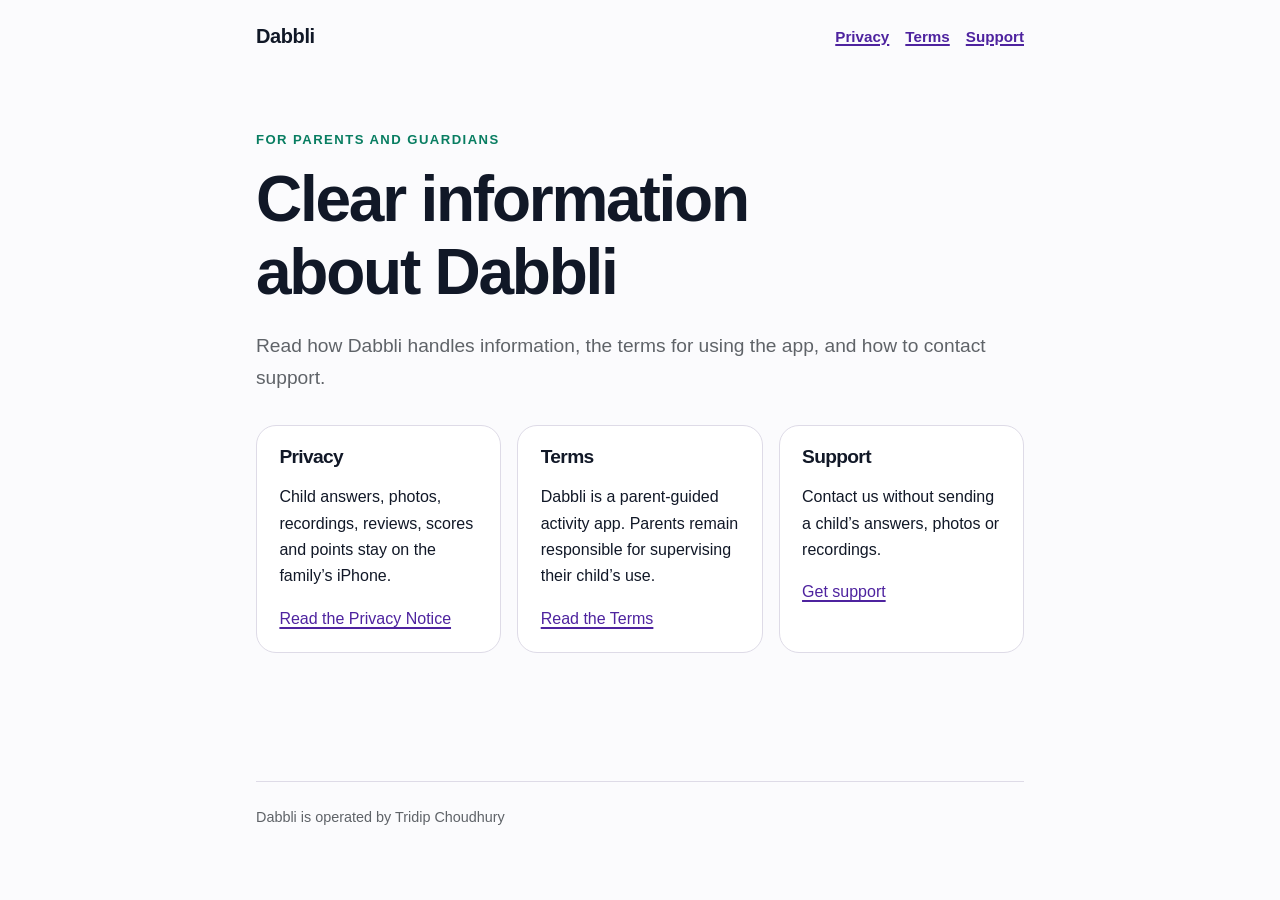
==== index.html @ 5469df52 "docs(legal): draft public legal and support pages" ====
<!doctype html>
<html lang="en">
  <head>
    <meta charset="utf-8" />
    <meta name="viewport" content="width=device-width, initial-scale=1" />
    <meta
      name="description"
      content="Privacy, terms, and support information for Dabbli."
    />
    <title>Dabbli — Privacy, terms and support</title>
    <link rel="stylesheet" href="styles.css" />
  </head>
  <body>
    <header>
      <a class="brand" href="index.html">Dabbli</a>
      <nav aria-label="Main navigation">
        <a href="privacy.html">Privacy</a>
        <a href="terms.html">Terms</a>
        <a href="support.html">Support</a>
      </nav>
    </header>
    <main>
      <p class="eyebrow">For parents and guardians</p>
      <h1>Clear information about Dabbli</h1>
      <p class="lede">
        Read how Dabbli handles information, the terms for using the app, and
        how to contact support.
      </p>
      <div class="summary-grid">
        <section class="summary-card">
          <h2>Privacy</h2>
          <p>
            Child answers, photos, recordings, reviews, scores and points stay
            on the family’s iPhone.
          </p>
          <a href="privacy.html">Read the Privacy Notice</a>
        </section>
        <section class="summary-card">
          <h2>Terms</h2>
          <p>
            Dabbli is a parent-guided activity app. Parents remain responsible
            for supervising their child’s use.
          </p>
          <a href="terms.html">Read the Terms</a>
        </section>
        <section class="summary-card">
          <h2>Support</h2>
          <p>
            Contact us without sending a child’s answers, photos or
            recordings.
          </p>
          <a href="support.html">Get support</a>
        </section>
      </div>
    </main>
    <footer>Dabbli is operated by Tridip Choudhury</footer>
  </body>
</html>
---- styles.css ----
:root {
  color-scheme: light;
  --ink: #111827;
  --muted: #5f6368;
  --line: #dedbe7;
  --surface: #ffffff;
  --soft: #f6f3ff;
  --brand: #6f35e8;
  --brand-dark: #4e239f;
  --parent: #087d61;
}

* {
  box-sizing: border-box;
}

html {
  font-size: 100%;
}

body {
  margin: 0;
  background: #fbfbfd;
  color: var(--ink);
  font-family:
    -apple-system, BlinkMacSystemFont, "Segoe UI", sans-serif;
  font-size: 1rem;
  line-height: 1.65;
}

a {
  color: var(--brand-dark);
  text-decoration-thickness: 0.1em;
  text-underline-offset: 0.16em;
}

a:hover {
  color: var(--brand);
}

a:focus-visible {
  border-radius: 0.2rem;
  outline: 0.2rem solid #f3b51b;
  outline-offset: 0.2rem;
}

header,
main,
footer {
  width: min(100% - 2rem, 48rem);
  margin-inline: auto;
}

header {
  display: flex;
  align-items: center;
  justify-content: space-between;
  gap: 1rem;
  padding-block: 1.25rem;
}

.brand {
  color: var(--ink);
  font-size: 1.25rem;
  font-weight: 800;
  letter-spacing: -0.02em;
  text-decoration: none;
}

nav {
  display: flex;
  flex-wrap: wrap;
  gap: 0.75rem 1rem;
}

nav a {
  font-size: 0.95rem;
  font-weight: 650;
}

main {
  min-height: calc(100vh - 12rem);
  padding-block: 3.5rem 5rem;
}

.eyebrow {
  margin: 0 0 0.75rem;
  color: var(--parent);
  font-size: 0.82rem;
  font-weight: 800;
  letter-spacing: 0.11em;
  text-transform: uppercase;
}

h1,
h2 {
  line-height: 1.15;
  letter-spacing: -0.035em;
}

h1 {
  max-width: 15ch;
  margin: 0 0 1.25rem;
  font-size: clamp(2.2rem, 7vw, 4rem);
}

h2 {
  margin: 2.75rem 0 0.75rem;
  font-size: clamp(1.35rem, 4vw, 1.75rem);
}

p,
li {
  max-width: 70ch;
}

.lede {
  margin-bottom: 2rem;
  color: var(--muted);
  font-size: 1.2rem;
}

.notice,
.summary-card {
  border: 1px solid var(--line);
  border-radius: 1.25rem;
  background: var(--surface);
  padding: 1.25rem 1.4rem;
}

.notice {
  border-left: 0.35rem solid var(--brand);
}

.summary-grid {
  display: grid;
  grid-template-columns: repeat(auto-fit, minmax(12rem, 1fr));
  gap: 1rem;
  margin-block: 2rem;
}

.summary-card h2 {
  margin-top: 0;
  font-size: 1.2rem;
}

.meta {
  color: var(--muted);
  font-size: 0.92rem;
}

footer {
  border-top: 1px solid var(--line);
  color: var(--muted);
  padding-block: 1.5rem 2.5rem;
  font-size: 0.9rem;
}

@media (max-width: 35rem) {
  header {
    align-items: flex-start;
    flex-direction: column;
  }

  main {
    padding-top: 2.5rem;
  }
}

@media (prefers-reduced-motion: reduce) {
  *,
  *::before,
  *::after {
    scroll-behavior: auto !important;
  }
}
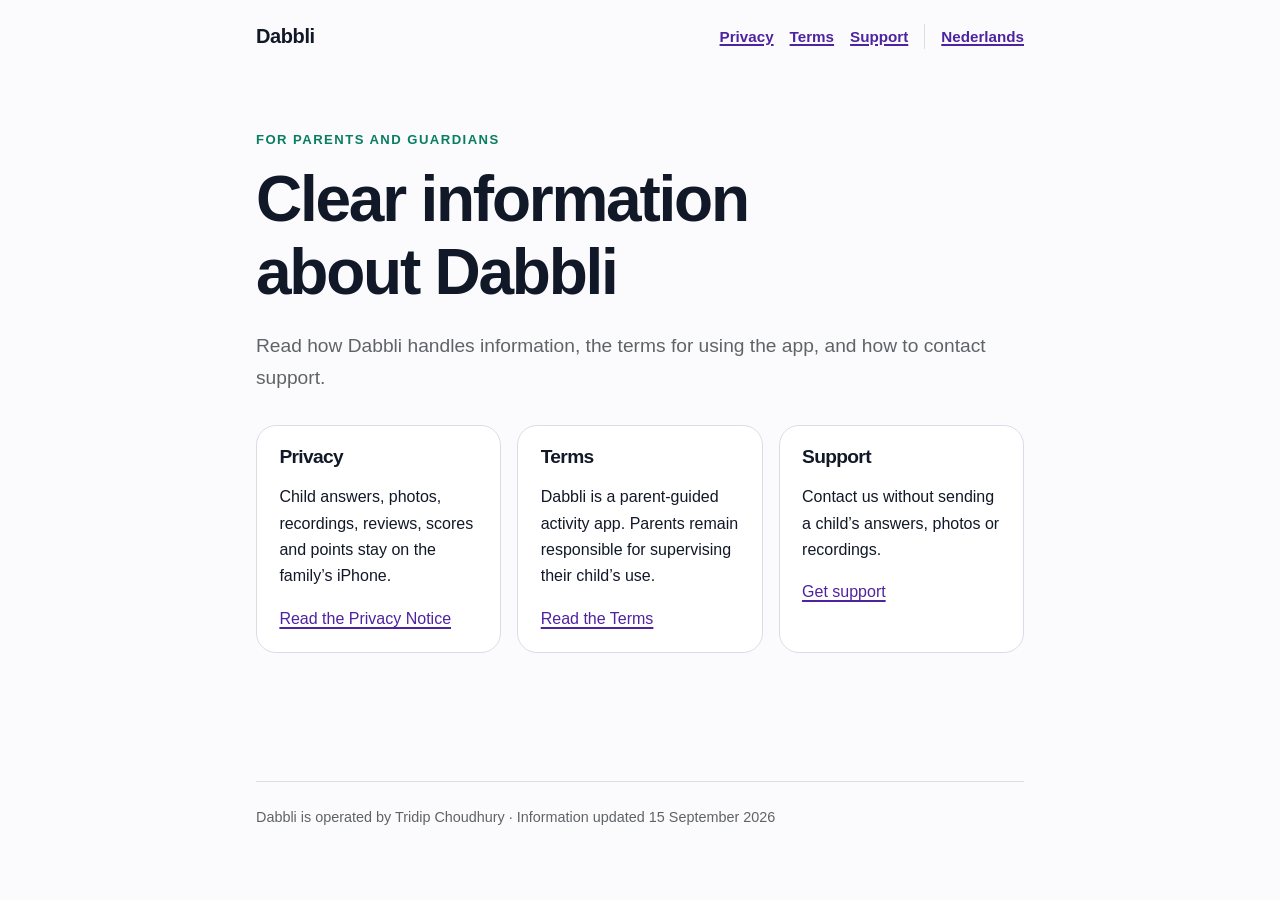
==== commit 109ae22c: "docs(legal): finalize public policy and support pages" ====
--- a/index.html
+++ b/index.html
@@ -17,6 +17,7 @@
         <a href="privacy.html">Privacy</a>
         <a href="terms.html">Terms</a>
         <a href="support.html">Support</a>
+        <a class="language" href="index-nl.html" lang="nl">Nederlands</a>
       </nav>
     </header>
     <main>
@@ -46,13 +47,15 @@
         <section class="summary-card">
           <h2>Support</h2>
           <p>
-            Contact us without sending a child’s answers, photos or
-            recordings.
+            Contact us without sending a child’s answers, photos or recordings.
           </p>
           <a href="support.html">Get support</a>
         </section>
       </div>
     </main>
-    <footer>Dabbli is operated by Tridip Choudhury</footer>
+    <footer>
+      Dabbli is operated by Tridip Choudhury · Information updated 15 September
+      2026
+    </footer>
   </body>
 </html>
--- a/styles.css
+++ b/styles.css
@@ -22,8 +22,7 @@
   margin: 0;
   background: #fbfbfd;
   color: var(--ink);
-  font-family:
-    -apple-system, BlinkMacSystemFont, "Segoe UI", sans-serif;
+  font-family: -apple-system, BlinkMacSystemFont, "Segoe UI", sans-serif;
   font-size: 1rem;
   line-height: 1.65;
 }
@@ -76,6 +75,11 @@
 nav a {
   font-size: 0.95rem;
   font-weight: 650;
+}
+
+nav .language {
+  border-left: 1px solid var(--line);
+  padding-left: 1rem;
 }
 
 main {
@@ -165,6 +169,11 @@
   main {
     padding-top: 2.5rem;
   }
+
+  nav .language {
+    border-left: 0;
+    padding-left: 0;
+  }
 }
 
 @media (prefers-reduced-motion: reduce) {
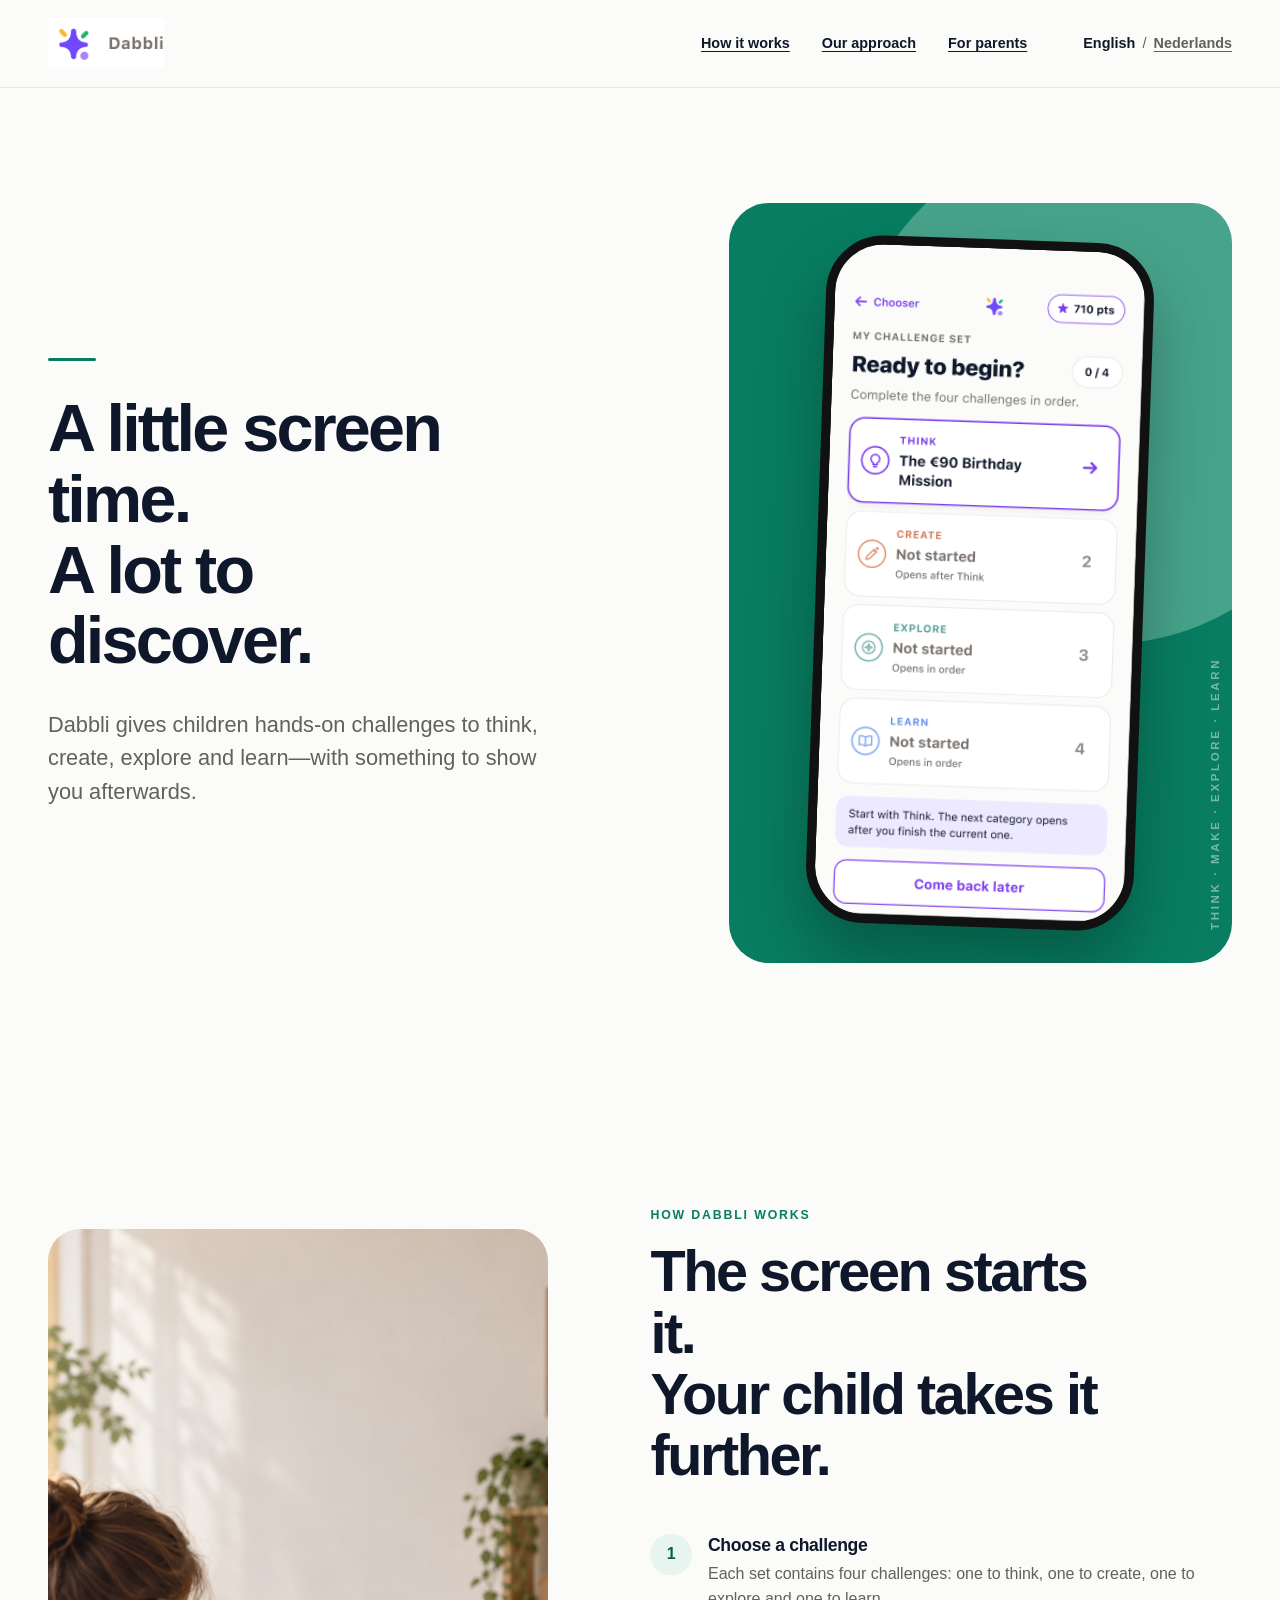
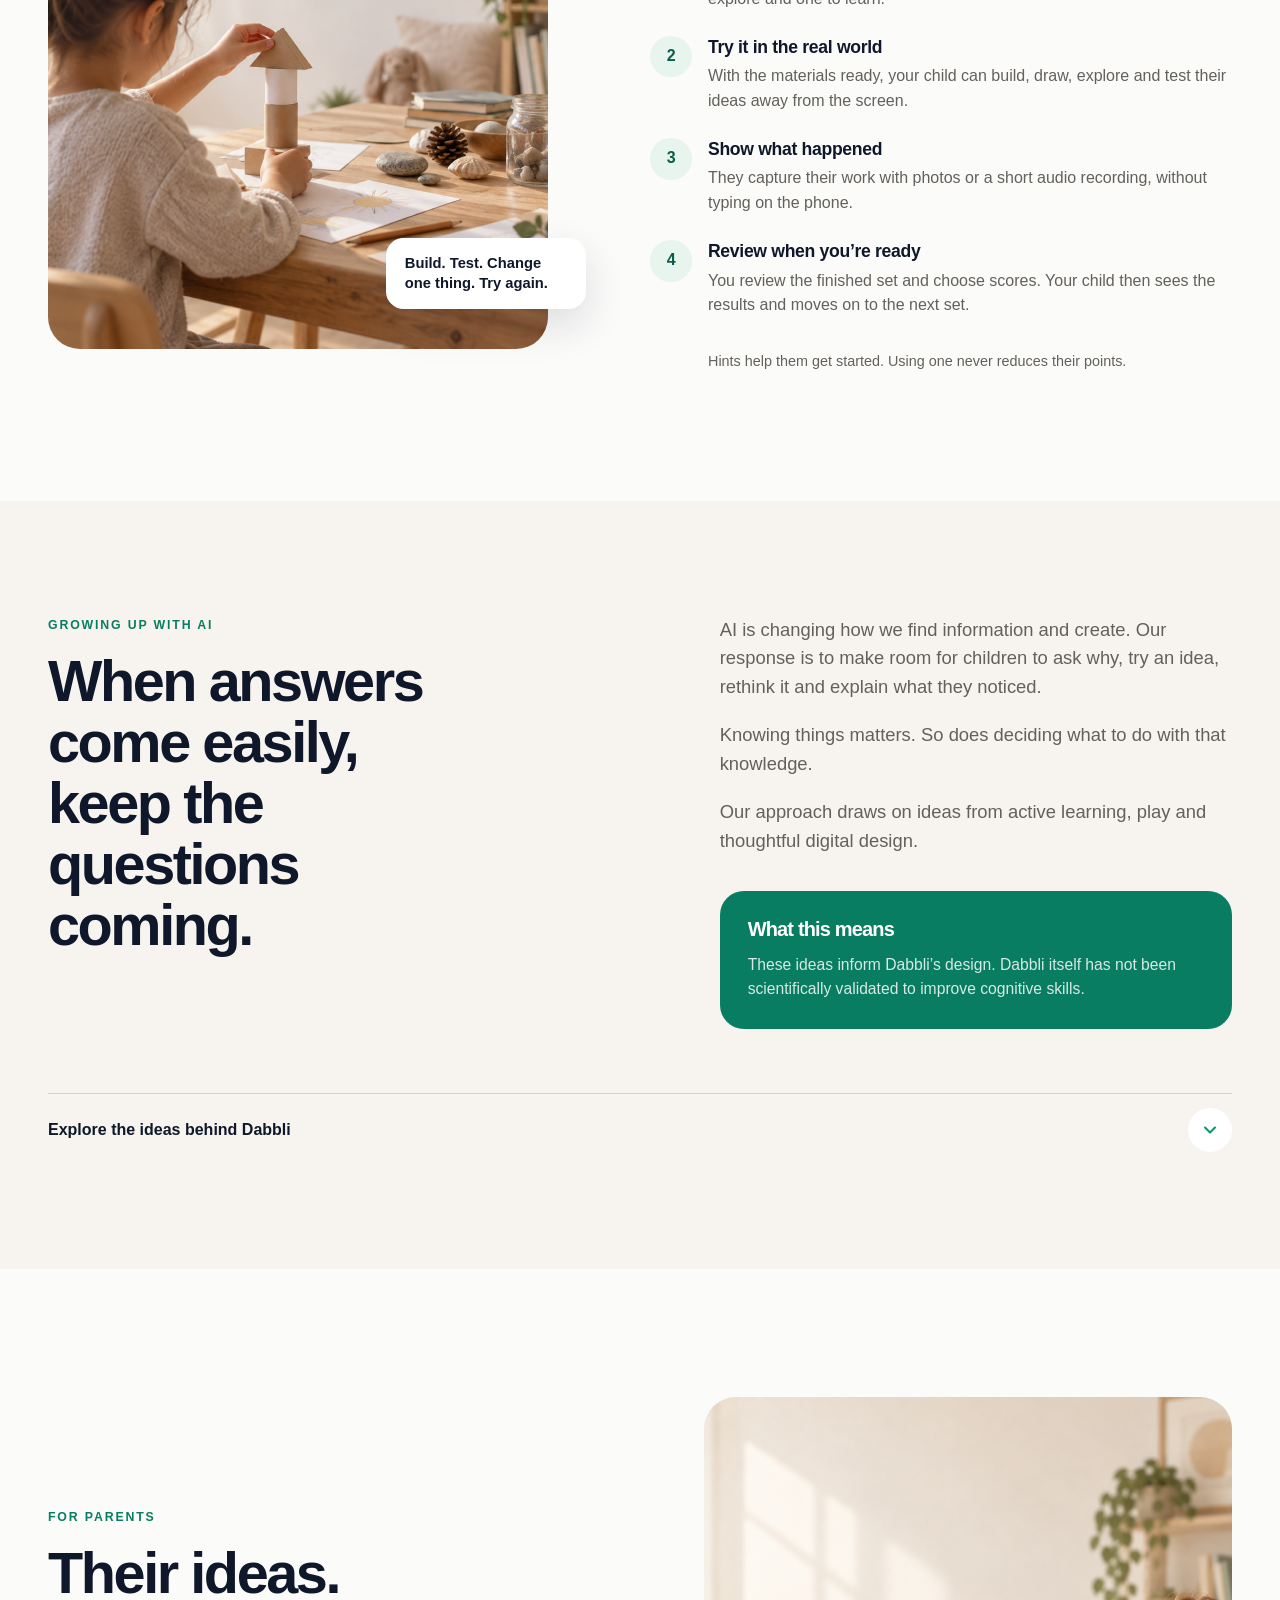
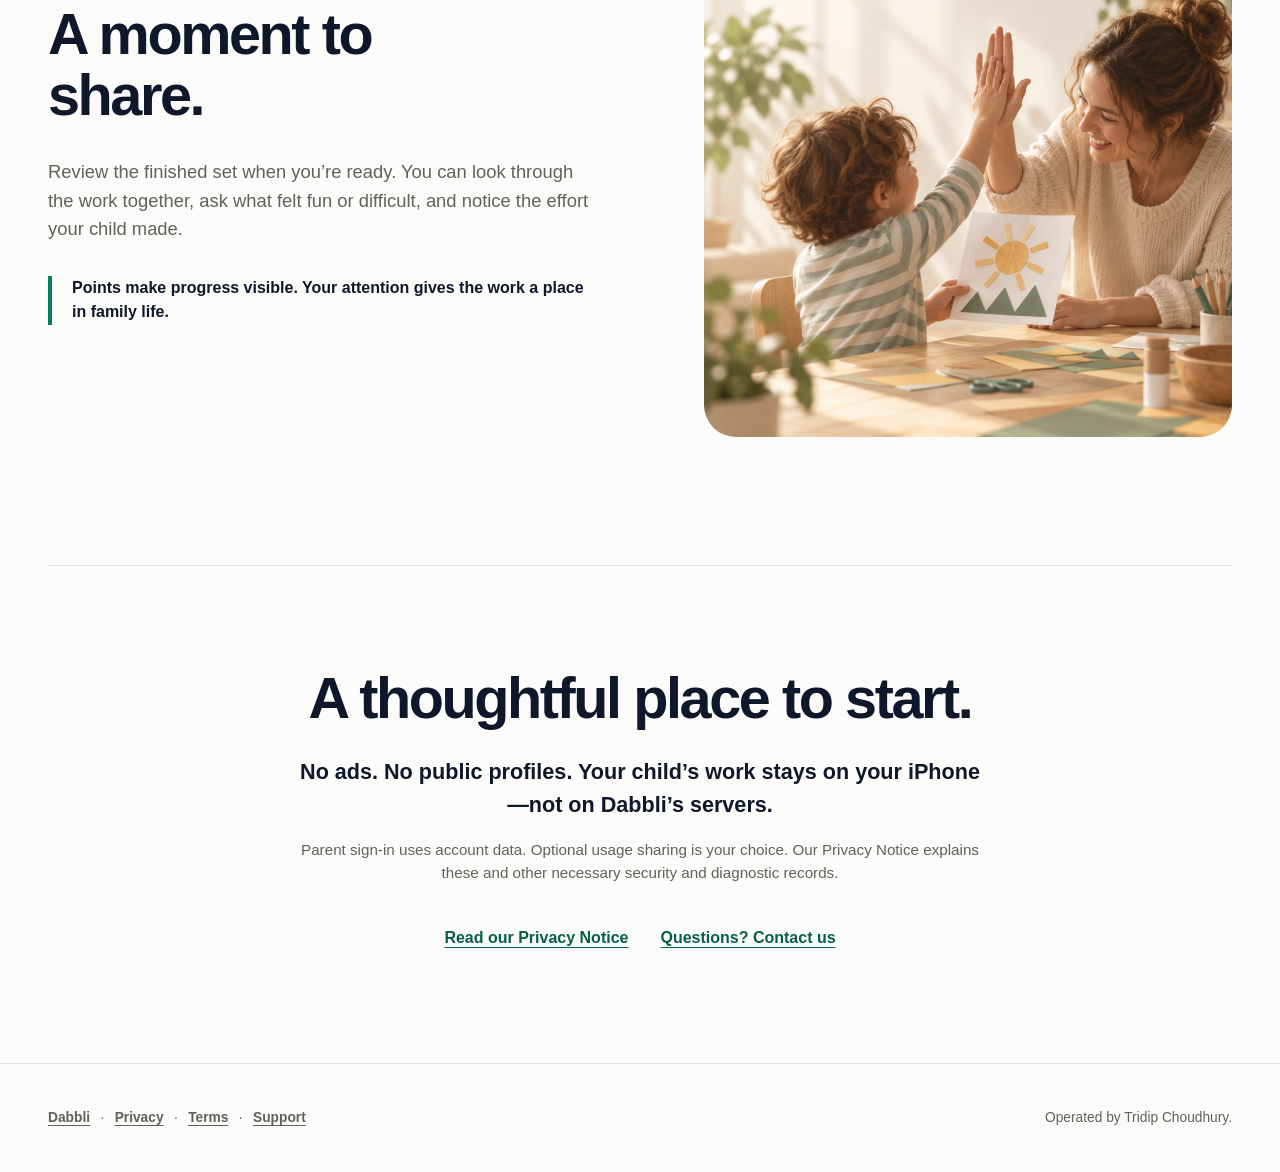
==== commit 58265213: "feat(site): add responsive Dabbli landing page" ====
--- a/index.html
+++ b/index.html
@@ -5,57 +5,275 @@
     <meta name="viewport" content="width=device-width, initial-scale=1" />
     <meta
       name="description"
-      content="Privacy, terms, and support information for Dabbli."
+      content="Dabbli gives children hands-on challenges to think, create, explore and learn—with something to show parents afterwards."
     />
-    <title>Dabbli — Privacy, terms and support</title>
+    <title>Dabbli — A little screen time. A lot to discover.</title>
+    <link rel="alternate" hreflang="en" href="index.html" />
+    <link rel="alternate" hreflang="nl" href="index-nl.html" />
     <link rel="stylesheet" href="styles.css" />
   </head>
-  <body>
-    <header>
-      <a class="brand" href="index.html">Dabbli</a>
-      <nav aria-label="Main navigation">
-        <a href="privacy.html">Privacy</a>
-        <a href="terms.html">Terms</a>
-        <a href="support.html">Support</a>
-        <a class="language" href="index-nl.html" lang="nl">Nederlands</a>
+  <body class="landing-page">
+    <a class="skip-link" href="#main-content">Skip to main content</a>
+
+    <header class="landing-header" id="top">
+      <a class="landing-wordmark" href="#top" aria-label="Dabbli, back to top">
+        <img
+          src="assets/landing/dabbli-wordmark.png"
+          width="127"
+          height="56"
+          alt="Dabbli"
+        />
+      </a>
+      <nav class="landing-nav" aria-label="Main navigation">
+        <div class="section-links">
+          <a href="#how-it-works">How it works</a>
+          <a href="#our-approach">Our approach</a>
+          <a href="#for-parents">For parents</a>
+        </div>
+        <div class="language-switch" aria-label="Language">
+          <strong aria-current="page">English</strong>
+          <span aria-hidden="true">/</span>
+          <a href="index-nl.html" lang="nl">Nederlands</a>
+        </div>
       </nav>
     </header>
-    <main>
-      <p class="eyebrow">For parents and guardians</p>
-      <h1>Clear information about Dabbli</h1>
-      <p class="lede">
-        Read how Dabbli handles information, the terms for using the app, and
-        how to contact support.
-      </p>
-      <div class="summary-grid">
-        <section class="summary-card">
-          <h2>Privacy</h2>
+
+    <main class="landing-main" id="main-content">
+      <section class="landing-section hero-section" aria-labelledby="hero-title">
+        <div class="hero-copy">
+          <span class="accent-line" aria-hidden="true"></span>
+          <h1 id="hero-title">A little screen time.<br />A lot to discover.</h1>
           <p>
-            Child answers, photos, recordings, reviews, scores and points stay
-            on the family’s iPhone.
-          </p>
-          <a href="privacy.html">Read the Privacy Notice</a>
-        </section>
-        <section class="summary-card">
-          <h2>Terms</h2>
-          <p>
-            Dabbli is a parent-guided activity app. Parents remain responsible
-            for supervising their child’s use.
-          </p>
-          <a href="terms.html">Read the Terms</a>
-        </section>
-        <section class="summary-card">
-          <h2>Support</h2>
-          <p>
-            Contact us without sending a child’s answers, photos or recordings.
-          </p>
-          <a href="support.html">Get support</a>
-        </section>
-      </div>
+            Dabbli gives children hands-on challenges to think, create, explore
+            and learn—with something to show you afterwards.
+          </p>
+        </div>
+        <figure class="product-visual">
+          <div class="phone-shell">
+            <img
+              src="assets/landing/kid-set-overview.png"
+              width="289"
+              height="625"
+              alt="Dabbli’s challenge set screen with activities to think, create, explore and learn."
+              fetchpriority="high"
+            />
+          </div>
+        </figure>
+      </section>
+
+      <section
+        class="landing-section how-section"
+        id="how-it-works"
+        aria-labelledby="how-title"
+      >
+        <figure class="activity-visual">
+          <img
+            src="assets/landing/child-making.png"
+            width="500"
+            height="720"
+            alt="Illustration of a child building at a table with paper and simple materials."
+            loading="lazy"
+          />
+          <figcaption>Build. Test. Change one thing. Try again.</figcaption>
+        </figure>
+        <div class="how-copy">
+          <p class="landing-eyebrow">How Dabbli works</p>
+          <h2 id="how-title">The screen starts it.<br />Your child takes it further.</h2>
+          <ol class="steps-list">
+            <li>
+              <div>
+                <h3>Choose a challenge</h3>
+                <p>
+                  Each set contains four challenges: one to think, one to
+                  create, one to explore and one to learn.
+                </p>
+              </div>
+            </li>
+            <li>
+              <div>
+                <h3>Try it in the real world</h3>
+                <p>
+                  With the materials ready, your child can build, draw,
+                  explore and test their ideas away from the screen.
+                </p>
+              </div>
+            </li>
+            <li>
+              <div>
+                <h3>Show what happened</h3>
+                <p>
+                  They capture their work with photos or a short audio
+                  recording, without typing on the phone.
+                </p>
+              </div>
+            </li>
+            <li>
+              <div>
+                <h3>Review when you’re ready</h3>
+                <p>
+                  You review the finished set and choose scores. Your child
+                  then sees the results and moves on to the next set.
+                </p>
+              </div>
+            </li>
+          </ol>
+          <p class="hint-note">
+            Hints help them get started. Using one never reduces their points.
+          </p>
+        </div>
+      </section>
+
+      <section
+        class="landing-section approach-section"
+        id="our-approach"
+        aria-labelledby="approach-title"
+      >
+        <div class="approach-grid">
+          <div>
+            <p class="landing-eyebrow">Growing up with AI</p>
+            <h2 id="approach-title">
+              When answers come easily,<br />keep the questions coming.
+            </h2>
+          </div>
+          <div class="approach-copy">
+            <p class="approach-lede">
+              AI is changing how we find information and create. Our response
+              is to make room for children to ask why, try an idea, rethink it
+              and explain what they noticed.
+            </p>
+            <p class="supporting-line">
+              Knowing things matters. So does deciding what to do with that
+              knowledge.
+            </p>
+            <p class="research-context">
+              Our approach draws on ideas from active learning, play and
+              thoughtful digital design.
+            </p>
+            <aside class="evidence-boundary">
+              <h3>What this means</h3>
+              <p>
+                These ideas inform Dabbli’s design. Dabbli itself has not been
+                scientifically validated to improve cognitive skills.
+              </p>
+            </aside>
+          </div>
+        </div>
+
+        <details class="research-disclosure">
+          <summary>
+            <span>Explore the ideas behind Dabbli</span>
+            <span class="disclosure-icon" aria-hidden="true">
+              <img src="assets/landing/chevron-down.svg" width="18" height="18" alt="" />
+            </span>
+          </summary>
+          <div class="research-sources">
+            <article>
+              <h3>Active learning</h3>
+              <p>
+                Learning research describes experiences that engage children’s
+                thinking, connect with their lives and support interaction
+                around a learning goal.
+              </p>
+              <a
+                href="https://www.psychologicalscience.org/journals/pspi/1529100615569721/"
+                rel="noopener noreferrer"
+                target="_blank"
+                >Read the learning framework <span aria-hidden="true">↗</span></a
+              >
+            </article>
+            <article>
+              <h3>Play and planning</h3>
+              <p>
+                Harvard’s activity guide describes age-appropriate games and
+                activities for practising skills such as attention, working
+                memory and self-control.
+              </p>
+              <a
+                href="https://developingchild.harvard.edu/resources/handouts-tools/activities-guide-enhancing-and-practicing-executive-function-skills/"
+                rel="noopener noreferrer"
+                target="_blank"
+                >Explore the activity guide <span aria-hidden="true">↗</span></a
+              >
+            </article>
+            <article>
+              <h3>Thoughtful digital experiences</h3>
+              <p>
+                The American Academy of Pediatrics considers media design,
+                content, family context and what digital use may displace—not
+                just screen minutes.
+              </p>
+              <a
+                href="https://publications.aap.org/pediatrics/article/157/2/e2025075320/206129/Digital-Ecosystems-Children-and-Adolescents-Policy"
+                rel="noopener noreferrer"
+                target="_blank"
+                >Read the guidance <span aria-hidden="true">↗</span></a
+              >
+            </article>
+            <p class="source-note">
+              These resources are not studies of Dabbli and do not imply
+              endorsement.
+            </p>
+          </div>
+        </details>
+      </section>
+
+      <section
+        class="landing-section parents-section"
+        id="for-parents"
+        aria-labelledby="parents-title"
+      >
+        <div class="parents-copy">
+          <p class="landing-eyebrow">For parents</p>
+          <h2 id="parents-title">Their ideas.<br />A moment to share.</h2>
+          <p class="parents-lede">
+            Review the finished set when you’re ready. You can look through the
+            work together, ask what felt fun or difficult, and notice the
+            effort your child made.
+          </p>
+          <p class="parent-note">
+            Points make progress visible. Your attention gives the work a
+            place in family life.
+          </p>
+        </div>
+        <img
+          class="parents-image"
+          src="assets/landing/parent-child.png"
+          width="528"
+          height="640"
+          alt="Illustration of a parent and child looking at the child’s work together."
+          loading="lazy"
+        />
+      </section>
+
+      <section class="landing-section trust-section" aria-labelledby="trust-title">
+        <h2 id="trust-title">A thoughtful place to start.</h2>
+        <p class="trust-lede">
+          No ads. No public profiles. Your child’s work stays on your
+          iPhone—not on Dabbli’s servers.
+        </p>
+        <p class="privacy-clarification">
+          Parent sign-in uses account data. Optional usage sharing is your
+          choice. Our Privacy Notice explains these and other necessary
+          security and diagnostic records.
+        </p>
+        <div class="trust-links">
+          <a href="privacy.html">Read our Privacy Notice</a>
+          <a href="support.html">Questions? Contact us</a>
+        </div>
+      </section>
     </main>
-    <footer>
-      Dabbli is operated by Tridip Choudhury · Information updated 15 September
-      2026
+
+    <footer class="landing-footer">
+      <nav aria-label="Legal and support">
+        <a href="#top">Dabbli</a>
+        <span aria-hidden="true">·</span>
+        <a href="privacy.html">Privacy</a>
+        <span aria-hidden="true">·</span>
+        <a href="terms.html">Terms</a>
+        <span aria-hidden="true">·</span>
+        <a href="support.html">Support</a>
+      </nav>
+      <p>Operated by Tridip Choudhury.</p>
     </footer>
   </body>
 </html>
--- a/styles.css
+++ b/styles.css
@@ -183,3 +183,971 @@
     scroll-behavior: auto !important;
   }
 }
+
+/* Dabbli landing page ------------------------------------------------------ */
+
+html {
+  scroll-behavior: smooth;
+}
+
+.landing-page {
+  --landing-ink: #0f172a;
+  --landing-muted: #64605b;
+  --landing-line: #e7e5e4;
+  --landing-warm: #f7f4ef;
+  --landing-green: #087d61;
+  --landing-green-dark: #075f4b;
+  --landing-green-soft: #e8f4ee;
+  margin: 0;
+  overflow-x: hidden;
+  background: #fbfbfa;
+  color: var(--landing-ink);
+  font-family: Inter, ui-sans-serif, -apple-system, BlinkMacSystemFont,
+    "Segoe UI", sans-serif;
+  font-size: 1rem;
+  line-height: 1.55;
+}
+
+.landing-page img {
+  display: block;
+  max-width: 100%;
+}
+
+.landing-page a {
+  color: inherit;
+  text-decoration-color: currentColor;
+  text-decoration-thickness: 0.08em;
+  text-underline-offset: 0.22em;
+}
+
+.landing-page a:hover {
+  color: var(--landing-green);
+}
+
+.skip-link {
+  position: fixed;
+  z-index: 100;
+  top: 0.75rem;
+  left: 0.75rem;
+  translate: 0 -200%;
+  border-radius: 999px;
+  background: var(--landing-ink);
+  color: white !important;
+  padding: 0.7rem 1rem;
+  font-weight: 750;
+  text-decoration: none;
+}
+
+.skip-link:focus {
+  translate: 0;
+}
+
+.landing-page .landing-header,
+.landing-page .landing-main,
+.landing-page .landing-footer {
+  width: 100%;
+  max-width: none;
+  margin: 0;
+}
+
+.landing-page .landing-header {
+  min-height: 5.5rem;
+  border-bottom: 1px solid var(--landing-line);
+  background: rgb(251 251 250 / 94%);
+  display: flex;
+  align-items: center;
+  justify-content: space-between;
+  gap: 2rem;
+  padding: 1rem max(2rem, calc((100vw - 74rem) / 2));
+}
+
+.landing-wordmark {
+  display: inline-flex;
+  flex: 0 0 auto;
+  align-items: center;
+  min-height: 2.75rem;
+  text-decoration: none;
+}
+
+.landing-wordmark img {
+  width: 7.25rem;
+  height: auto;
+}
+
+.landing-page .landing-nav {
+  display: flex;
+  align-items: center;
+  justify-content: flex-end;
+  gap: 3.5rem;
+}
+
+.section-links,
+.language-switch {
+  display: flex;
+  align-items: center;
+}
+
+.section-links {
+  gap: 2rem;
+}
+
+.language-switch {
+  min-height: 2.75rem;
+  gap: 0.45rem;
+  color: var(--landing-muted);
+  font-size: 0.9rem;
+}
+
+.landing-nav a,
+.language-switch strong {
+  font-size: 0.9rem;
+  font-weight: 700;
+}
+
+.language-switch strong {
+  color: var(--landing-ink);
+}
+
+.landing-page .landing-main {
+  min-height: 0;
+  padding: 0;
+}
+
+.landing-section {
+  scroll-margin-top: 2rem;
+}
+
+.hero-section,
+.how-section,
+.approach-inner,
+.parents-section {
+  width: min(calc(100% - 4rem), 74rem);
+  margin-inline: auto;
+}
+
+.hero-section {
+  min-height: 50rem;
+  display: grid;
+  grid-template-columns: minmax(0, 1.08fr) minmax(25rem, 0.92fr);
+  align-items: center;
+  gap: clamp(3rem, 7vw, 7.5rem);
+  padding-block: clamp(5rem, 9vw, 8.5rem);
+}
+
+.hero-copy {
+  align-self: center;
+}
+
+.accent-line {
+  display: block;
+  width: 3rem;
+  height: 0.24rem;
+  margin-bottom: 2rem;
+  border-radius: 999px;
+  background: var(--landing-green);
+}
+
+.landing-page h1,
+.landing-page h2,
+.landing-page h3,
+.landing-page p {
+  max-width: none;
+}
+
+.landing-page h1,
+.landing-page h2,
+.landing-page h3 {
+  color: var(--landing-ink);
+  letter-spacing: -0.042em;
+  line-height: 1.06;
+}
+
+.landing-page h1 {
+  max-width: 13ch;
+  margin: 0;
+  font-size: clamp(3.4rem, 5.2vw, 5rem);
+  font-weight: 780;
+}
+
+.hero-copy > p {
+  max-width: 31rem;
+  margin: 2rem 0 0;
+  color: var(--landing-muted);
+  font-size: clamp(1.15rem, 1.7vw, 1.4rem);
+  line-height: 1.55;
+}
+
+.product-visual {
+  position: relative;
+  min-height: 47.5rem;
+  margin: 0;
+  border-radius: 2.5rem;
+  background: var(--landing-green);
+  display: grid;
+  place-items: center;
+  overflow: hidden;
+  isolation: isolate;
+}
+
+.product-visual::before {
+  content: "";
+  position: absolute;
+  z-index: -1;
+  width: 32rem;
+  height: 32rem;
+  border-radius: 50%;
+  background: #bce9d7;
+  opacity: 0.35;
+  translate: 24% -38%;
+}
+
+.product-visual::after {
+  content: "THINK  ·  MAKE  ·  EXPLORE  ·  LEARN";
+  position: absolute;
+  right: -7.5rem;
+  bottom: 10rem;
+  color: rgb(255 255 255 / 45%);
+  font-size: 0.72rem;
+  font-weight: 800;
+  letter-spacing: 0.23em;
+  rotate: -90deg;
+}
+
+.phone-shell {
+  width: min(67%, 20.5rem);
+  border: 0.58rem solid #111;
+  border-radius: 3.6rem;
+  background: #111;
+  box-shadow: 0 2.2rem 4rem rgb(0 0 0 / 28%);
+  overflow: hidden;
+  rotate: 2deg;
+}
+
+.phone-shell img {
+  width: 100%;
+  height: auto;
+  border-radius: 2.9rem;
+}
+
+.how-section {
+  display: grid;
+  grid-template-columns: minmax(20rem, 31.25rem) minmax(0, 1fr);
+  align-items: center;
+  gap: clamp(4rem, 8vw, 8.5rem);
+  padding-block: clamp(6rem, 10vw, 10rem);
+}
+
+.activity-visual {
+  position: relative;
+  margin: 0;
+}
+
+.activity-visual img,
+.parents-image {
+  width: 100%;
+  border-radius: 2rem;
+  object-fit: cover;
+}
+
+.activity-visual img {
+  aspect-ratio: 25 / 36;
+}
+
+.activity-visual figcaption {
+  position: absolute;
+  right: -2.4rem;
+  bottom: 2.5rem;
+  max-width: 12.5rem;
+  border-radius: 1.1rem;
+  background: white;
+  box-shadow: 0 1rem 2.5rem rgb(15 23 42 / 13%);
+  padding: 1rem 1.15rem;
+  color: var(--landing-ink);
+  font-size: 0.92rem;
+  font-weight: 750;
+  line-height: 1.35;
+}
+
+.landing-eyebrow {
+  margin: 0 0 1rem;
+  color: var(--landing-green);
+  font-size: 0.77rem;
+  font-weight: 800;
+  letter-spacing: 0.15em;
+  text-transform: uppercase;
+}
+
+.landing-page h2 {
+  max-width: 14ch;
+  margin: 0;
+  font-size: clamp(2.6rem, 4.5vw, 4.25rem);
+  font-weight: 760;
+}
+
+.steps-list {
+  display: grid;
+  gap: 1.5rem;
+  margin: 3rem 0 0;
+  padding: 0;
+  list-style: none;
+}
+
+.steps-list li {
+  display: grid;
+  grid-template-columns: 2.6rem minmax(0, 1fr);
+  gap: 1rem;
+  align-items: start;
+}
+
+.step-number {
+  width: 2.6rem;
+  height: 2.6rem;
+  border-radius: 50%;
+  background: var(--landing-green-soft);
+  color: var(--landing-green-dark);
+  display: grid;
+  place-items: center;
+  font-weight: 800;
+}
+
+.steps-list h3 {
+  margin: 0 0 0.3rem;
+  font-size: 1.1rem;
+  letter-spacing: -0.018em;
+  line-height: 1.35;
+}
+
+.steps-list p {
+  margin: 0;
+  color: var(--landing-muted);
+  line-height: 1.55;
+}
+
+.approach-section {
+  background: var(--landing-warm);
+}
+
+.approach-inner {
+  display: grid;
+  grid-template-columns: minmax(0, 1fr) minmax(24rem, 0.9fr);
+  gap: clamp(4rem, 8vw, 8rem);
+  padding-block: clamp(6rem, 9vw, 9rem) 4.5rem;
+}
+
+.approach-copy > p:not(.landing-eyebrow) {
+  max-width: 34rem;
+  margin: 1.8rem 0 0;
+  color: var(--landing-muted);
+  font-size: 1.15rem;
+}
+
+.evidence-card {
+  align-self: center;
+  border-radius: 2rem;
+  background: var(--landing-green);
+  color: white;
+  padding: clamp(2rem, 5vw, 3.5rem);
+}
+
+.evidence-card h3 {
+  margin: 0 0 1.25rem;
+  color: white;
+  font-size: clamp(1.75rem, 3vw, 2.4rem);
+}
+
+.evidence-card p {
+  margin: 0;
+  color: rgb(255 255 255 / 83%);
+  font-size: 1.05rem;
+}
+
+.evidence-card p + p {
+  margin-top: 1rem;
+}
+
+.research-disclosure {
+  width: min(calc(100% - 4rem), 74rem);
+  margin: 0 auto;
+  border-top: 1px solid #d6d1c9;
+  padding-bottom: clamp(5rem, 8vw, 7rem);
+}
+
+.research-disclosure summary {
+  min-height: 4.5rem;
+  display: flex;
+  align-items: center;
+  justify-content: space-between;
+  gap: 1rem;
+  cursor: pointer;
+  color: var(--landing-ink);
+  font-weight: 750;
+  list-style: none;
+}
+
+.research-disclosure summary::-webkit-details-marker {
+  display: none;
+}
+
+.research-disclosure summary::after {
+  content: "";
+  width: 1.25rem;
+  height: 1.25rem;
+  flex: 0 0 auto;
+  background: url("assets/landing/chevron-down.svg") center / contain no-repeat;
+  transition: rotate 180ms ease;
+}
+
+.research-disclosure[open] summary::after {
+  rotate: 180deg;
+}
+
+.research-grid {
+  display: grid;
+  grid-template-columns: repeat(3, minmax(0, 1fr));
+  gap: 1.25rem;
+  padding-top: 1rem;
+}
+
+.research-card {
+  border: 1px solid #ddd8cf;
+  border-radius: 1.25rem;
+  background: rgb(255 255 255 / 72%);
+  padding: 1.4rem;
+}
+
+.research-card h3 {
+  min-height: 3.3rem;
+  margin: 0;
+  font-size: 1.06rem;
+  line-height: 1.35;
+}
+
+.research-card p {
+  margin: 0.8rem 0 1.25rem;
+  color: var(--landing-muted);
+  font-size: 0.93rem;
+}
+
+.research-card a,
+.trust-links a {
+  color: var(--landing-green-dark);
+  font-weight: 750;
+}
+
+.source-note {
+  grid-column: 1 / -1;
+  margin: 0.5rem 0 0;
+  color: var(--landing-muted);
+  font-size: 0.84rem;
+}
+
+.parents-section {
+  display: grid;
+  grid-template-columns: minmax(0, 1fr) minmax(22rem, 33rem);
+  align-items: center;
+  gap: clamp(4rem, 8vw, 8rem);
+  padding-block: clamp(6rem, 10vw, 10rem);
+}
+
+.parents-lede {
+  max-width: 35rem;
+  margin: 2rem 0 0;
+  color: var(--landing-muted);
+  font-size: 1.15rem;
+}
+
+.parent-note {
+  max-width: 33rem;
+  margin: 2rem 0 0;
+  border-left: 0.25rem solid var(--landing-green);
+  padding-left: 1.25rem;
+  color: var(--landing-ink);
+  font-weight: 700;
+}
+
+.parents-image {
+  aspect-ratio: 33 / 40;
+}
+
+.trust-section {
+  width: min(calc(100% - 4rem), 74rem);
+  margin-inline: auto;
+  border-top: 1px solid var(--landing-line);
+  padding-block: clamp(5rem, 8vw, 7.5rem);
+  text-align: center;
+}
+
+.trust-section h2 {
+  max-width: none;
+}
+
+.trust-lede {
+  max-width: 43rem !important;
+  margin: 1.6rem auto 0;
+  color: var(--landing-ink);
+  font-size: clamp(1.12rem, 1.8vw, 1.35rem);
+  font-weight: 680;
+}
+
+.privacy-clarification {
+  max-width: 43rem !important;
+  margin: 1rem auto 0;
+  color: var(--landing-muted);
+  font-size: 0.95rem;
+}
+
+.trust-links {
+  display: flex;
+  flex-wrap: wrap;
+  justify-content: center;
+  gap: 1rem 2rem;
+  margin-top: 2rem;
+}
+
+.trust-links a {
+  min-height: 2.75rem;
+  display: inline-flex;
+  align-items: center;
+}
+
+.landing-page .landing-footer {
+  border-top: 1px solid var(--landing-line);
+  display: flex;
+  align-items: center;
+  justify-content: space-between;
+  gap: 2rem;
+  padding: 2rem max(2rem, calc((100vw - 74rem) / 2));
+  color: var(--landing-muted);
+  font-size: 0.86rem;
+}
+
+.landing-footer nav {
+  display: flex;
+  align-items: center;
+  gap: 0.65rem;
+}
+
+.landing-footer nav a {
+  min-height: 2.75rem;
+  display: inline-flex;
+  align-items: center;
+  font-size: 0.86rem;
+  font-weight: 700;
+}
+
+.landing-footer p {
+  margin: 0;
+}
+
+@media (max-width: 60rem) {
+  .landing-page .landing-header {
+    min-height: 4.75rem;
+    padding-inline: 1.5rem;
+  }
+
+  .landing-wordmark img {
+    width: 6.4rem;
+  }
+
+  .section-links {
+    display: none;
+  }
+
+  .landing-page .landing-nav {
+    gap: 0;
+  }
+
+  .hero-section,
+  .how-section,
+  .approach-inner,
+  .parents-section {
+    width: min(calc(100% - 3rem), 42rem);
+    grid-template-columns: 1fr;
+    gap: 3.5rem;
+  }
+
+  .hero-section {
+    min-height: 0;
+    padding-block: 4.5rem 5rem;
+  }
+
+  .hero-copy {
+    text-align: center;
+  }
+
+  .accent-line {
+    margin-inline: auto;
+  }
+
+  .landing-page h1 {
+    max-width: 12ch;
+    margin-inline: auto;
+    font-size: clamp(2.75rem, 10vw, 4.5rem);
+  }
+
+  .hero-copy > p {
+    margin-inline: auto;
+  }
+
+  .product-visual {
+    width: min(100%, 32rem);
+    min-height: 43rem;
+    margin-inline: auto;
+  }
+
+  .how-section {
+    padding-block: 6.5rem;
+  }
+
+  .activity-visual {
+    width: min(100%, 31.25rem);
+    margin-inline: auto;
+  }
+
+  .how-copy,
+  .approach-copy,
+  .parents-copy {
+    width: min(100%, 36rem);
+    margin-inline: auto;
+  }
+
+  .approach-inner {
+    padding-block: 6.5rem 3.5rem;
+  }
+
+  .research-disclosure,
+  .trust-section {
+    width: min(calc(100% - 3rem), 42rem);
+  }
+
+  .research-grid {
+    grid-template-columns: 1fr;
+  }
+
+  .research-card h3 {
+    min-height: 0;
+  }
+
+  .parents-section {
+    padding-block: 6.5rem;
+  }
+
+  .parents-image {
+    width: min(100%, 33rem);
+    margin-inline: auto;
+  }
+}
+
+@media (max-width: 40rem) {
+  .landing-page .landing-header {
+    align-items: center;
+    flex-direction: row;
+    justify-content: space-between;
+    gap: 0.75rem;
+    padding-inline: 1.25rem;
+  }
+
+  .landing-wordmark img {
+    width: 5.7rem;
+  }
+
+  .language-switch {
+    gap: 0.3rem;
+    font-size: 0.76rem;
+  }
+
+  .landing-nav a,
+  .language-switch strong {
+    font-size: 0.76rem;
+  }
+
+  .hero-section,
+  .how-section,
+  .approach-inner,
+  .parents-section,
+  .research-disclosure,
+  .trust-section {
+    width: calc(100% - 3rem);
+  }
+
+  .hero-section {
+    padding-block: 3.75rem 4.5rem;
+    gap: 3rem;
+  }
+
+  .accent-line {
+    margin-bottom: 1.5rem;
+  }
+
+  .landing-page h1 {
+    max-width: 100%;
+    font-size: clamp(2.15rem, 9.2vw, 2.45rem);
+    overflow-wrap: normal;
+  }
+
+  .hero-copy > p {
+    width: 100%;
+    margin-top: 1.5rem;
+    font-size: 1.08rem;
+  }
+
+  .product-visual {
+    min-height: 32rem;
+    border-radius: 2rem;
+  }
+
+  .phone-shell {
+    width: min(68%, 14.5rem);
+    border-width: 0.45rem;
+    border-radius: 2.7rem;
+  }
+
+  .phone-shell img {
+    border-radius: 2.2rem;
+  }
+
+  .product-visual::after {
+    display: none;
+  }
+
+  .how-section,
+  .parents-section {
+    padding-block: 5.5rem;
+  }
+
+  .activity-visual figcaption {
+    right: -0.5rem;
+    bottom: 1.25rem;
+    max-width: 11.5rem;
+    font-size: 0.83rem;
+  }
+
+  .landing-page h2 {
+    font-size: clamp(2.15rem, 10vw, 2.85rem);
+  }
+
+  .steps-list {
+    margin-top: 2.5rem;
+  }
+
+  .approach-inner {
+    padding-block: 5.5rem 3rem;
+  }
+
+  .evidence-card {
+    border-radius: 1.5rem;
+  }
+
+  .research-disclosure {
+    padding-bottom: 4.5rem;
+  }
+
+  .research-disclosure summary {
+    min-height: 4.75rem;
+  }
+
+  .parents-lede,
+  .approach-copy > p:not(.landing-eyebrow) {
+    font-size: 1.05rem;
+  }
+
+  .trust-section {
+    padding-block: 4.75rem;
+  }
+
+  .trust-links {
+    flex-direction: column;
+    align-items: center;
+    gap: 0.25rem;
+  }
+
+  .landing-page .landing-footer {
+    align-items: flex-start;
+    flex-direction: column;
+    gap: 0.5rem;
+    padding: 1.5rem;
+  }
+
+  .landing-footer nav {
+    flex-wrap: wrap;
+  }
+}
+
+@media (prefers-reduced-motion: reduce) {
+  html {
+    scroll-behavior: auto;
+  }
+
+  .research-disclosure summary::after {
+    transition: none;
+  }
+}
+
+/* Markup-aligned layout refinements. */
+
+.steps-list {
+  counter-reset: landing-step;
+}
+
+.steps-list li {
+  counter-increment: landing-step;
+}
+
+.steps-list li::before {
+  content: counter(landing-step);
+  width: 2.6rem;
+  height: 2.6rem;
+  border-radius: 50%;
+  background: var(--landing-green-soft);
+  color: var(--landing-green-dark);
+  display: grid;
+  place-items: center;
+  font-weight: 800;
+}
+
+.steps-list li > div {
+  grid-column: 2;
+}
+
+.hint-note {
+  margin: 2rem 0 0 3.6rem;
+  color: var(--landing-muted);
+  font-size: 0.9rem;
+}
+
+.approach-section {
+  padding-block: clamp(6rem, 9vw, 9rem) clamp(5rem, 8vw, 7rem);
+}
+
+.approach-grid {
+  width: min(calc(100% - 4rem), 74rem);
+  margin-inline: auto;
+  display: grid;
+  grid-template-columns: minmax(0, 1fr) minmax(24rem, 0.9fr);
+  gap: clamp(4rem, 8vw, 8rem);
+}
+
+.approach-lede {
+  margin-top: 0 !important;
+}
+
+.supporting-line,
+.research-context {
+  margin-top: 1.25rem !important;
+}
+
+.evidence-boundary {
+  margin-top: 2.25rem;
+  border-radius: 1.5rem;
+  background: var(--landing-green);
+  padding: 1.75rem;
+  color: white;
+}
+
+.evidence-boundary h3 {
+  margin: 0 0 0.75rem;
+  color: white;
+  font-size: 1.25rem;
+}
+
+.evidence-boundary p {
+  margin: 0 !important;
+  color: rgb(255 255 255 / 84%) !important;
+  font-size: 0.98rem !important;
+}
+
+.approach-section .research-disclosure {
+  margin-top: 4rem;
+  padding-bottom: 0;
+}
+
+.research-disclosure summary::after {
+  display: none;
+}
+
+.disclosure-icon {
+  width: 2.75rem;
+  height: 2.75rem;
+  flex: 0 0 auto;
+  border-radius: 50%;
+  background: white;
+  display: grid;
+  place-items: center;
+  transition: rotate 180ms ease;
+}
+
+.research-disclosure[open] .disclosure-icon {
+  rotate: 180deg;
+}
+
+.research-sources {
+  display: grid;
+  grid-template-columns: repeat(3, minmax(0, 1fr));
+  gap: 1.25rem;
+  padding-top: 1rem;
+}
+
+.research-sources article {
+  border: 1px solid #ddd8cf;
+  border-radius: 1.25rem;
+  background: rgb(255 255 255 / 72%);
+  padding: 1.4rem;
+}
+
+.research-sources article h3 {
+  min-height: 3.3rem;
+  margin: 0;
+  font-size: 1.06rem;
+  line-height: 1.35;
+}
+
+.research-sources article p {
+  margin: 0.8rem 0 1.25rem;
+  color: var(--landing-muted);
+  font-size: 0.93rem;
+}
+
+.research-sources article a {
+  color: var(--landing-green-dark);
+  font-weight: 750;
+}
+
+@media (max-width: 60rem) {
+  .approach-grid {
+    width: min(calc(100% - 3rem), 42rem);
+    grid-template-columns: 1fr;
+    gap: 3.5rem;
+  }
+
+  .research-sources {
+    grid-template-columns: 1fr;
+  }
+
+  .research-sources article h3 {
+    min-height: 0;
+  }
+}
+
+@media (max-width: 40rem) {
+  .hint-note {
+    margin-left: 0;
+  }
+
+  .approach-section {
+    padding-block: 5.5rem 4.5rem;
+  }
+
+  .approach-grid {
+    width: calc(100% - 3rem);
+  }
+
+  .approach-section .research-disclosure {
+    margin-top: 3rem;
+  }
+}
+
+@media (prefers-reduced-motion: reduce) {
+  .disclosure-icon {
+    transition: none;
+  }
+}
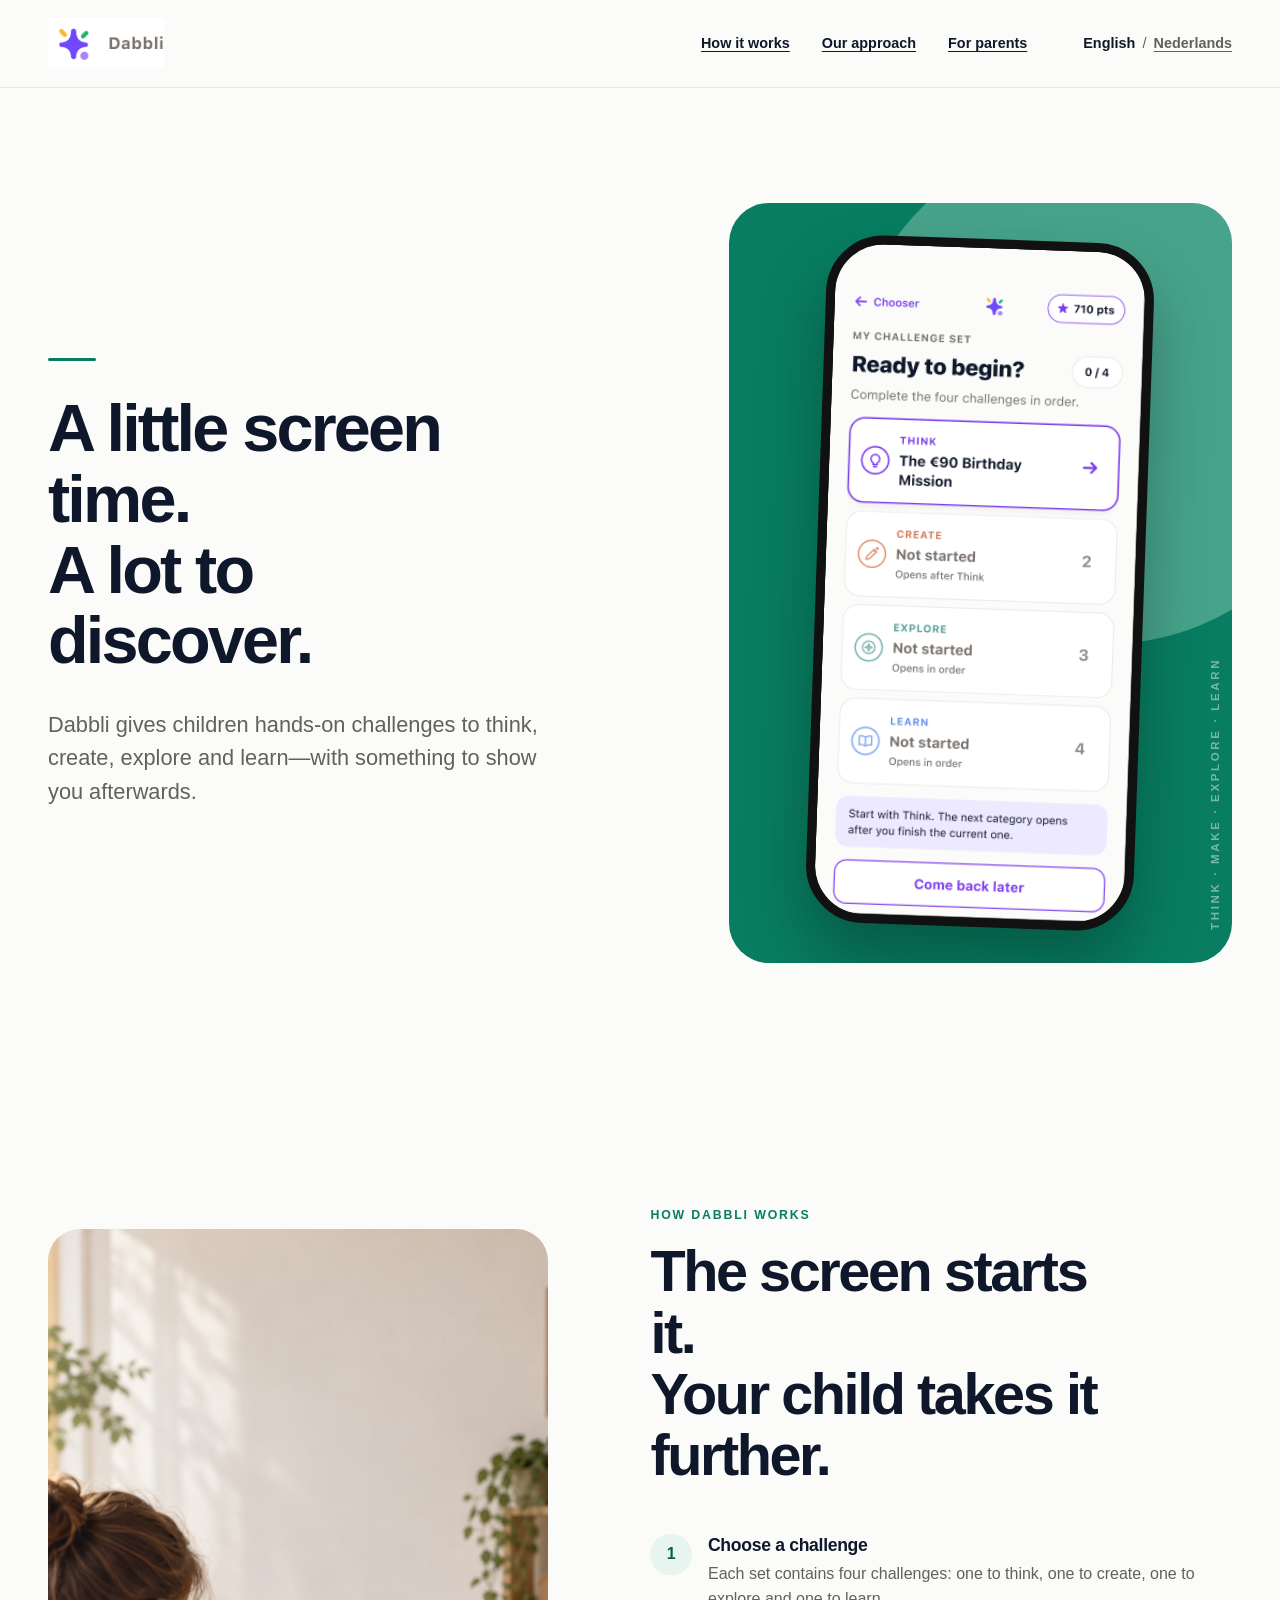
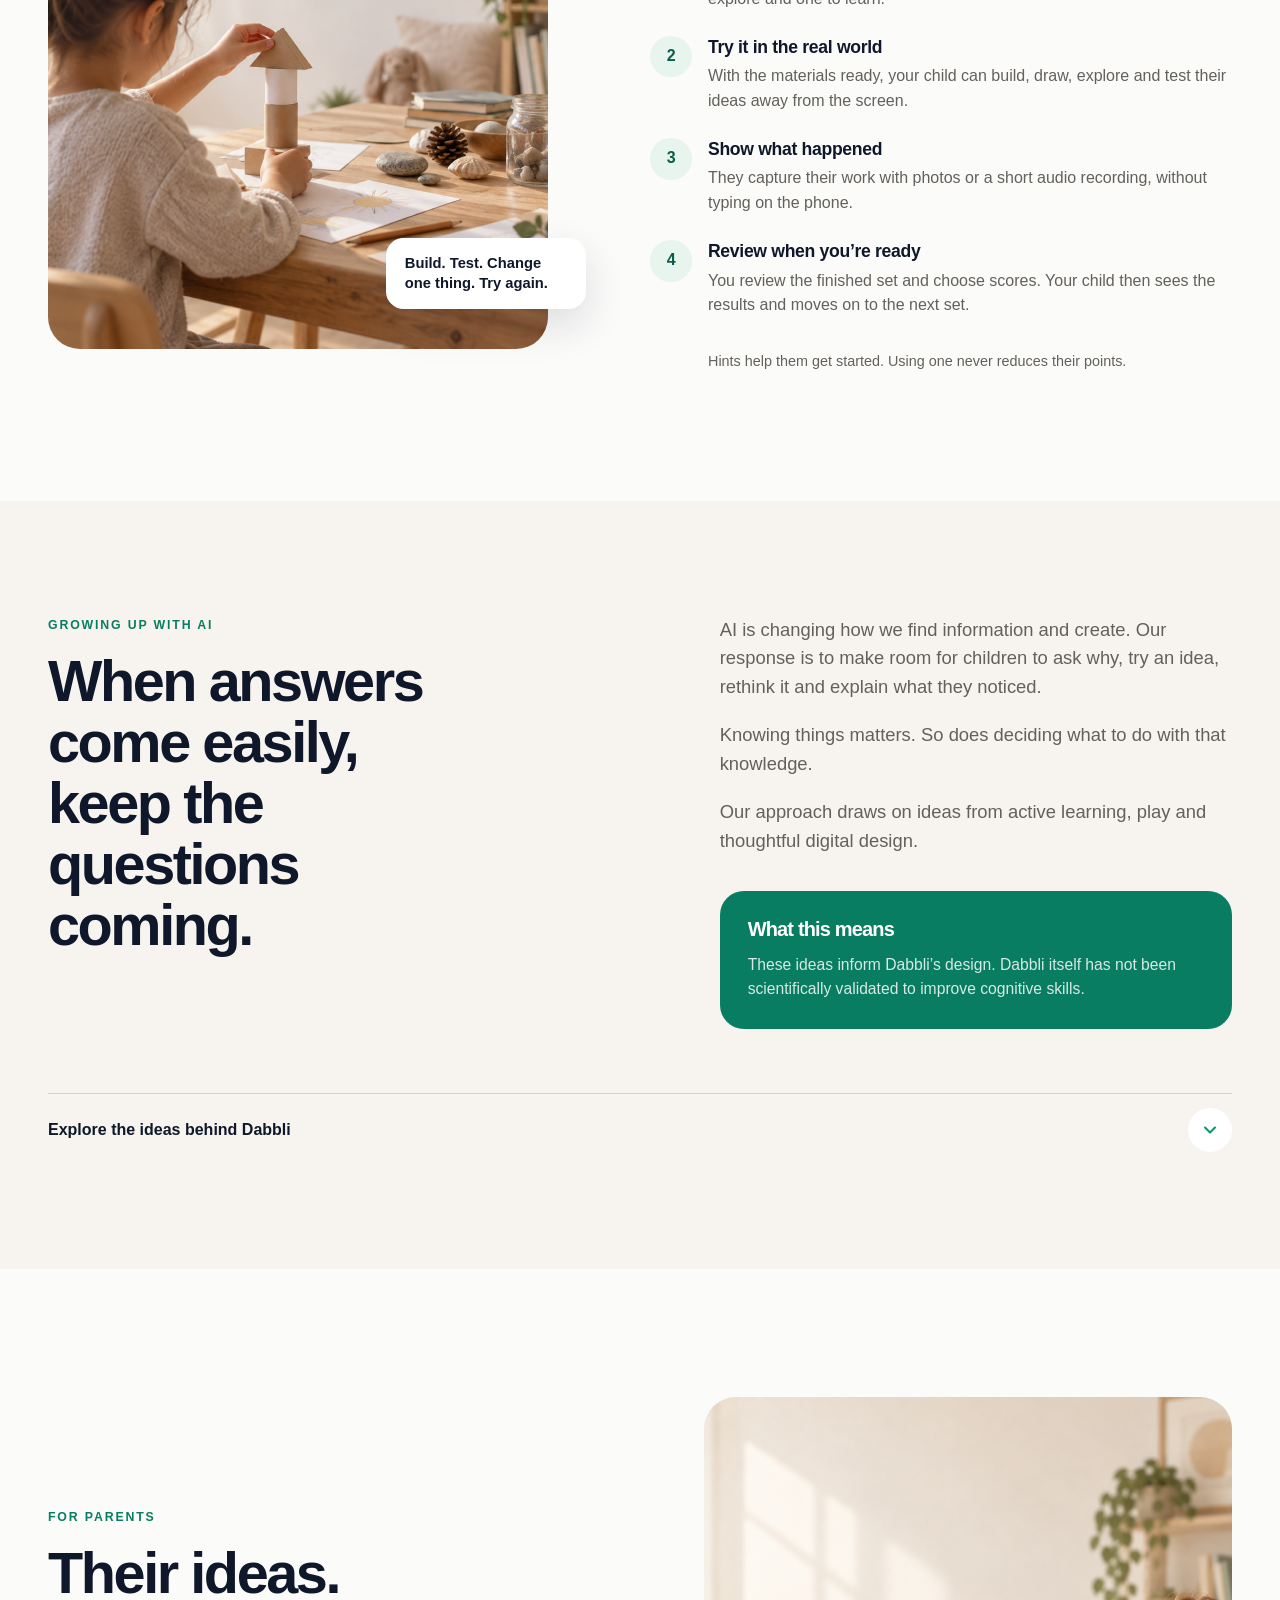
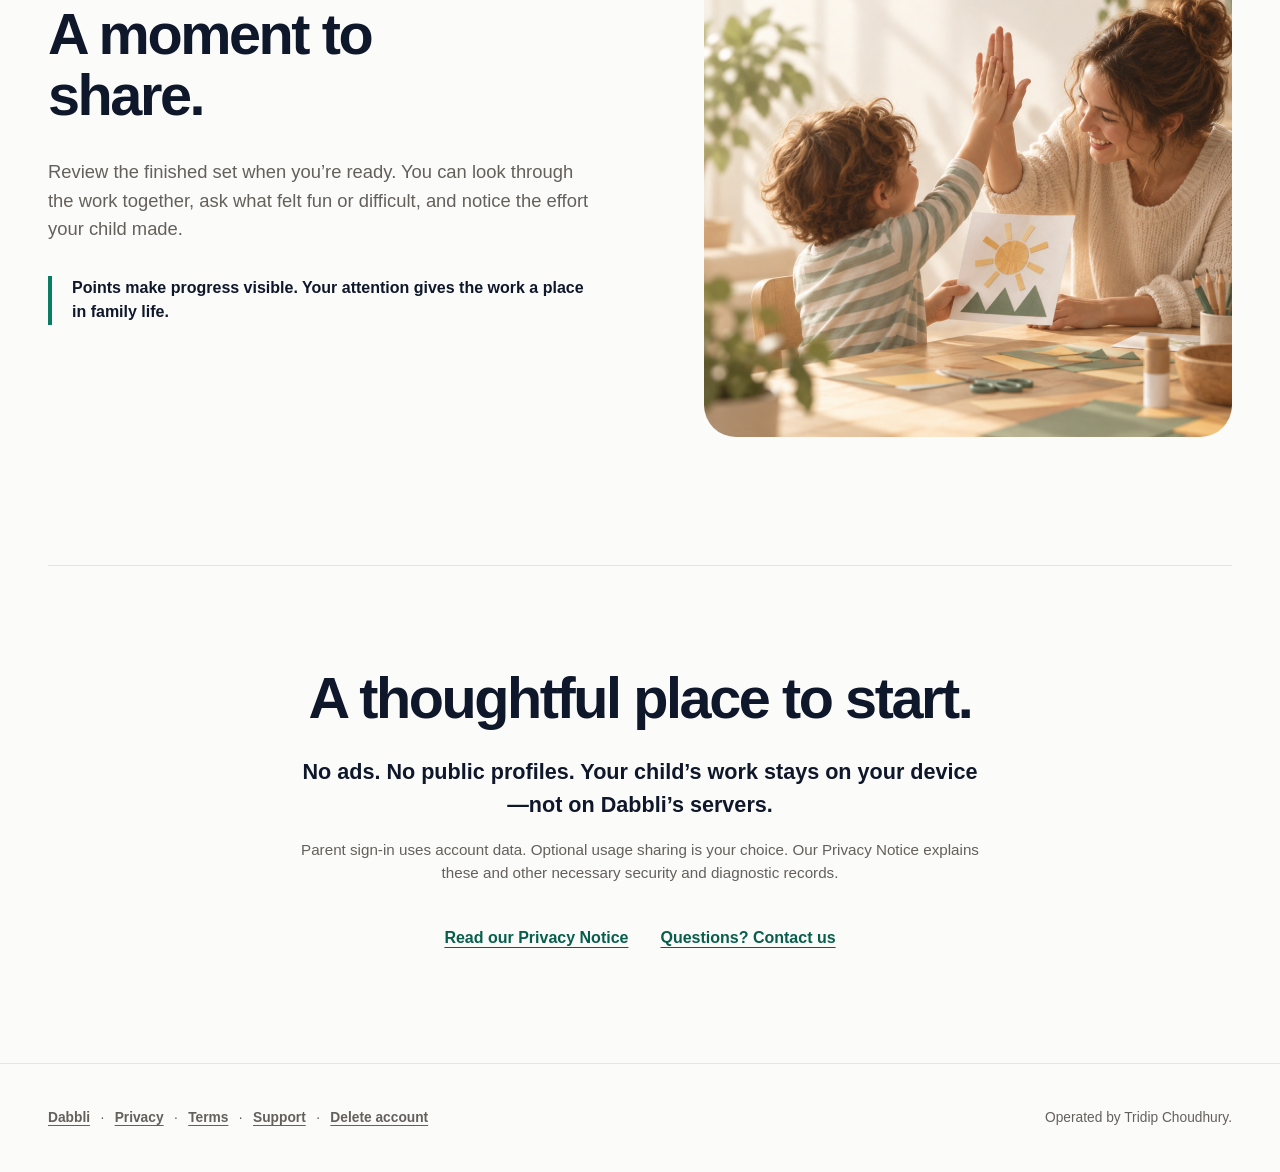
==== commit a95bb4a0: "feat(site): add public account deletion guidance" ====
--- a/index.html
+++ b/index.html
@@ -249,7 +249,7 @@
         <h2 id="trust-title">A thoughtful place to start.</h2>
         <p class="trust-lede">
           No ads. No public profiles. Your child’s work stays on your
-          iPhone—not on Dabbli’s servers.
+          device—not on Dabbli’s servers.
         </p>
         <p class="privacy-clarification">
           Parent sign-in uses account data. Optional usage sharing is your
@@ -272,6 +272,8 @@
         <a href="terms.html">Terms</a>
         <span aria-hidden="true">·</span>
         <a href="support.html">Support</a>
+        <span aria-hidden="true">·</span>
+        <a href="delete-account.html">Delete account</a>
       </nav>
       <p>Operated by Tridip Choudhury.</p>
     </footer>
